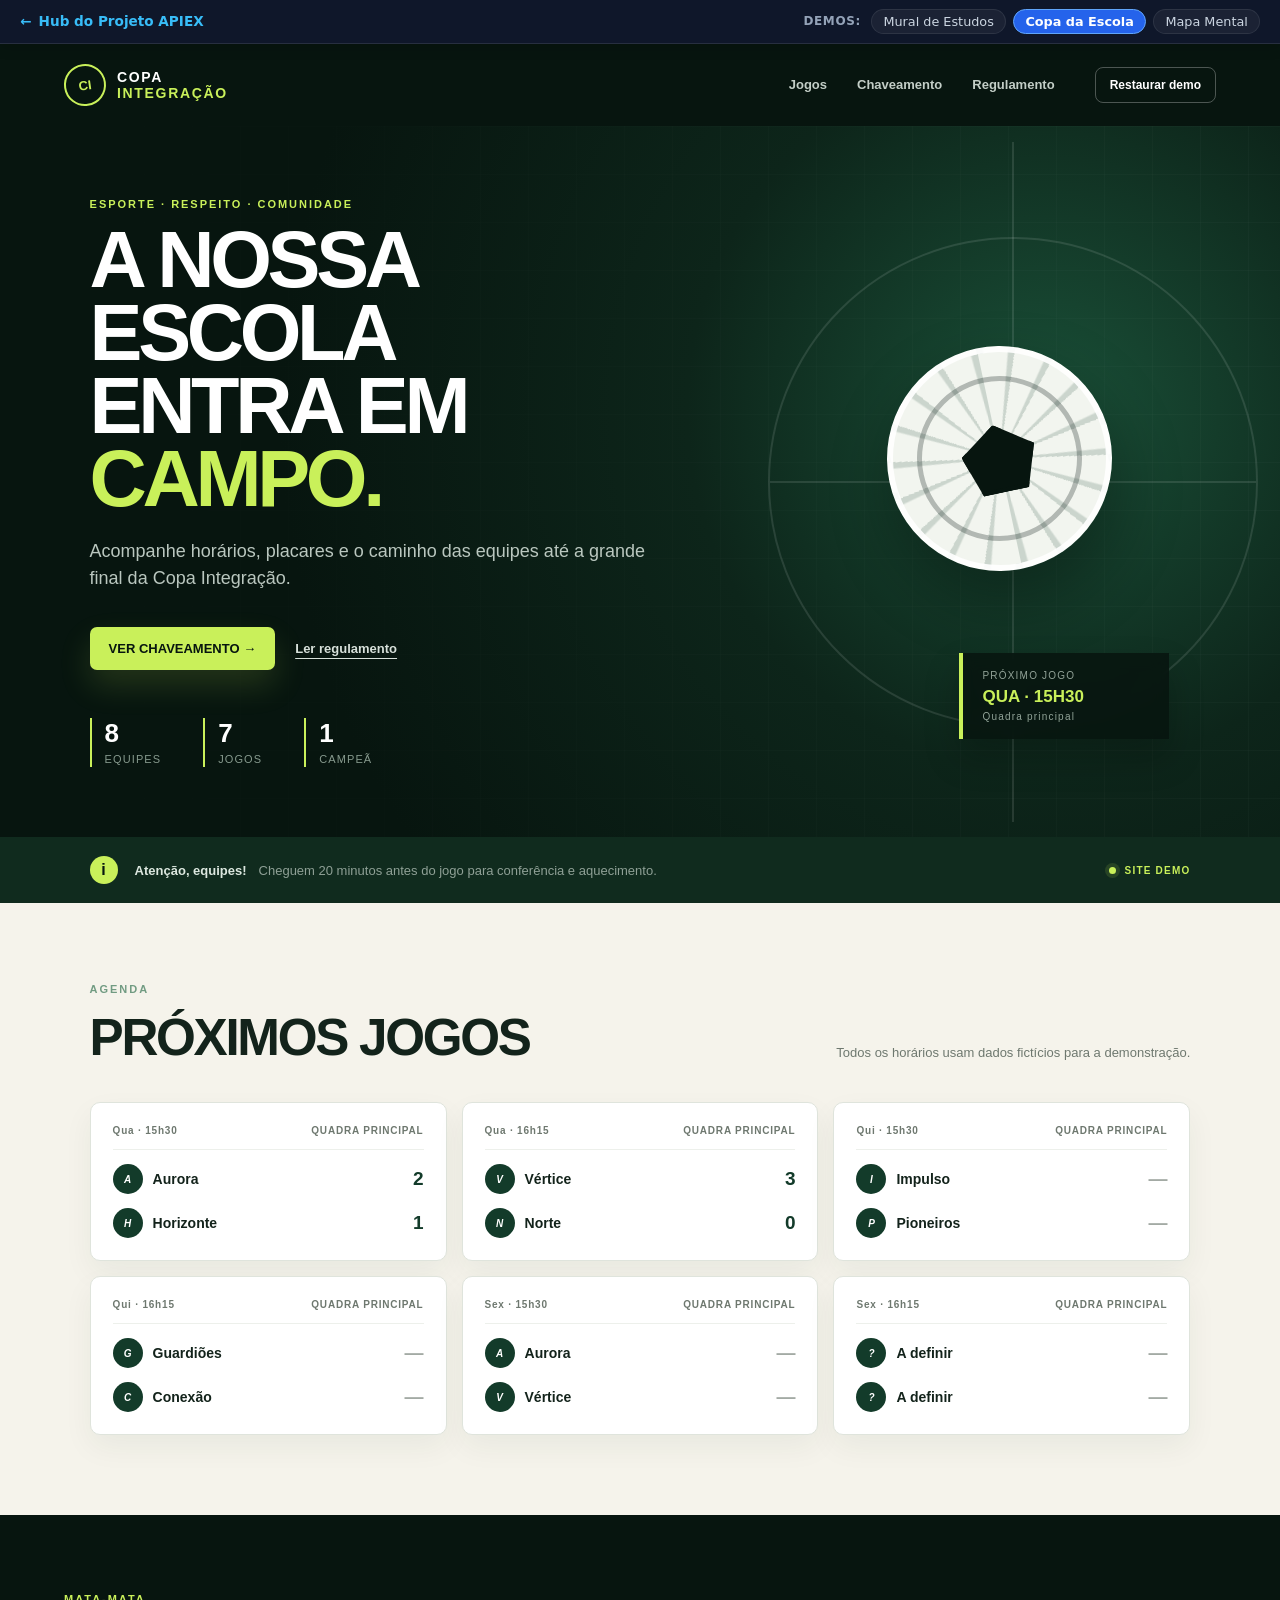
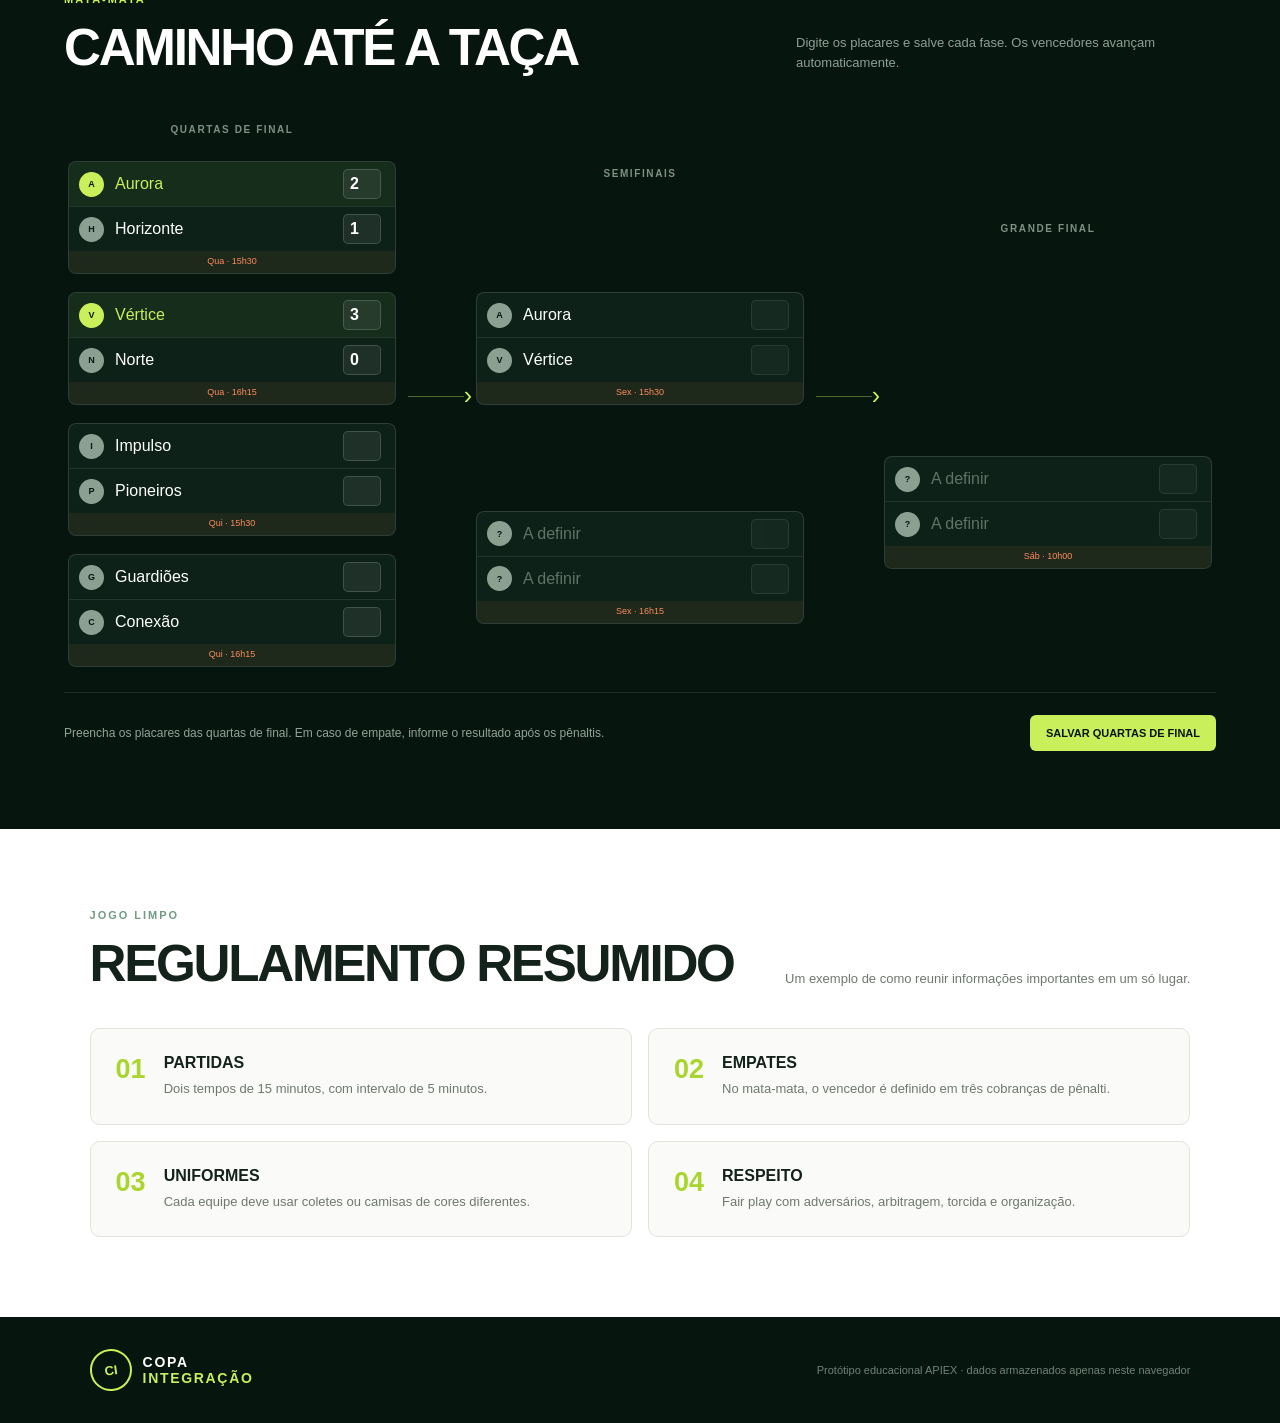
==== copa-escola/index.html @ aa7c6334 "feat: inicializar portal unificado de demonstracoes APIEX 2026 (Unama)" ====
<!doctype html>
<html lang="pt-BR">
<head>
  <meta charset="utf-8">
  <meta name="viewport" content="width=device-width, initial-scale=1">
  <meta name="theme-color" content="#07150f">
  <meta name="description" content="Site demonstrativo com informações e chaveamento de um campeonato escolar.">
  <link rel="icon" href="data:image/svg+xml,<svg xmlns=%22http://www.w3.org/2000/svg%22 viewBox=%220 0 100 100%22><circle cx=%2250%22 cy=%2250%22 r=%2248%22 fill=%22%2307150f%22/><text x=%2250%22 y=%2261%22 text-anchor=%22middle%22 font-size=%2235%22 fill=%22%23c9f05a%22>CI</text></svg>">
  <title>Copa Integração · Campeonato escolar</title>
  <link rel="stylesheet" href="styles.css">
  <link rel="stylesheet" href="../global-nav.css">
</head>
<body>
  <header class="apiex-topbar" aria-label="Navegação do Projeto APIEX">
    <div class="apiex-topbar-inner">
      <a href="../" class="apiex-back-link">
        <span aria-hidden="true">←</span> Hub do Projeto APIEX
      </a>
      <div class="apiex-demos-nav">
        <span class="apiex-label">Demos:</span>
        <a href="../mural-estudos/" class="apiex-nav-link">Mural de Estudos</a>
        <a href="../copa-escola/" class="apiex-nav-link active">Copa da Escola</a>
        <a href="../mapa-mental/" class="apiex-nav-link">Mapa Mental</a>
      </div>
    </div>
  </header>
  <a class="skip-link" href="#conteudo">Pular para o conteúdo</a>

  <header class="site-header">
    <a class="logo" href="#inicio" aria-label="Copa Integração — início">
      <span class="logo-mark" aria-hidden="true">CI</span>
      <span>COPA <b>INTEGRAÇÃO</b></span>
    </a>
    <nav aria-label="Navegação principal">
      <a href="#jogos">Jogos</a>
      <a href="#chaveamento">Chaveamento</a>
      <a href="#regulamento">Regulamento</a>
    </nav>
    <button class="outline-button" id="reset-championship" type="button">Restaurar demo</button>
  </header>

  <main id="conteudo">
    <section class="hero" id="inicio">
      <div class="hero-copy">
        <p class="eyebrow">ESPORTE · RESPEITO · COMUNIDADE</p>
        <h1>A nossa escola<br>entra em <span>campo.</span></h1>
        <p class="hero-description">Acompanhe horários, placares e o caminho das equipes até a grande final da Copa Integração.</p>
        <div class="hero-actions">
          <a class="primary-button" href="#chaveamento">Ver chaveamento <span aria-hidden="true">→</span></a>
          <a class="link-button" href="#regulamento">Ler regulamento</a>
        </div>
        <div class="hero-stats" aria-label="Resumo do campeonato">
          <div><strong>8</strong><span>equipes</span></div>
          <div><strong>7</strong><span>jogos</span></div>
          <div><strong>1</strong><span>campeã</span></div>
        </div>
      </div>

      <div class="hero-art" aria-label="Ilustração abstrata de uma bola no campo">
        <div class="field-lines"></div>
        <div class="ball"><span>◆</span></div>
        <div class="score-chip"><small>PRÓXIMO JOGO</small><b>QUA · 15H30</b><span>Quadra principal</span></div>
      </div>
    </section>

    <section class="announcement" aria-label="Aviso importante">
      <span class="announcement-icon" aria-hidden="true">i</span>
      <div><b>Atenção, equipes!</b><span>Cheguem 20 minutos antes do jogo para conferência e aquecimento.</span></div>
      <span class="live-label"><i></i> SITE DEMO</span>
    </section>

    <section class="section games-section" id="jogos">
      <div class="section-title">
        <div><p class="eyebrow">AGENDA</p><h2>Próximos jogos</h2></div>
        <p>Todos os horários usam dados fictícios para a demonstração.</p>
      </div>
      <div class="schedule-grid" id="schedule-grid"></div>
    </section>

    <section class="bracket-section" id="chaveamento">
      <div class="section-title light-title">
        <div><p class="eyebrow">MATA-MATA</p><h2>Caminho até a taça</h2></div>
        <p>Digite os placares e salve cada fase. Os vencedores avançam automaticamente.</p>
      </div>

      <div class="bracket-scroll">
        <div class="bracket" id="bracket" aria-live="polite"></div>
      </div>

      <div class="bracket-footer">
        <p id="bracket-status">Preencha os placares das quartas de final.</p>
        <button class="save-button" id="save-current-stage" type="button">Salvar quartas de final</button>
      </div>
      <div class="champion-banner hidden" id="champion-banner">
        <span aria-hidden="true">★</span>
        <div><small>CAMPEÃ DA COPA INTEGRAÇÃO</small><strong id="champion-name">A definir</strong></div>
        <span aria-hidden="true">★</span>
      </div>
    </section>

    <section class="section rules-section" id="regulamento">
      <div class="section-title">
        <div><p class="eyebrow">JOGO LIMPO</p><h2>Regulamento resumido</h2></div>
        <p>Um exemplo de como reunir informações importantes em um só lugar.</p>
      </div>
      <div class="rules-grid">
        <article><span>01</span><div><h3>Partidas</h3><p>Dois tempos de 15 minutos, com intervalo de 5 minutos.</p></div></article>
        <article><span>02</span><div><h3>Empates</h3><p>No mata-mata, o vencedor é definido em três cobranças de pênalti.</p></div></article>
        <article><span>03</span><div><h3>Uniformes</h3><p>Cada equipe deve usar coletes ou camisas de cores diferentes.</p></div></article>
        <article><span>04</span><div><h3>Respeito</h3><p>Fair play com adversários, arbitragem, torcida e organização.</p></div></article>
      </div>
    </section>
  </main>

  <footer>
    <div class="logo"><span class="logo-mark">CI</span><span>COPA <b>INTEGRAÇÃO</b></span></div>
    <p>Protótipo educacional APIEX · dados armazenados apenas neste navegador</p>
  </footer>

  <div class="toast" id="toast" role="status" aria-live="polite"></div>
  <script src="app.js"></script>
</body>
</html>
---- copa-escola/styles.css ----
:root {
  --night: #07150f;
  --night-2: #0d2118;
  --forest: #133b2a;
  --lime: #c9f05a;
  --lime-dark: #a9d52e;
  --cream: #f5f3eb;
  --white: #fff;
  --ink: #13231b;
  --muted: #6e786f;
  --line: #dfe4dc;
  --orange: #ff8b5c;
}

* { box-sizing: border-box; }
html { scroll-behavior: smooth; }
body { margin: 0; color: var(--ink); background: var(--cream); font-family: Inter, Aptos, "Segoe UI", sans-serif; }
button, input { font: inherit; }
button { cursor: pointer; }
a:focus-visible, button:focus-visible, input:focus-visible { outline: 3px solid rgba(201,240,90,.65); outline-offset: 3px; }
.hidden { display: none !important; }
.skip-link { position: fixed; top: -70px; left: 12px; z-index: 1000; padding: 12px 16px; border-radius: 8px; color: var(--night); background: #fff; }
.skip-link:focus { top: 12px; }

.site-header { position: relative; z-index: 10; display: flex; height: 82px; align-items: center; gap: 40px; padding: 0 clamp(20px, 5vw, 76px); color: #fff; background: var(--night); }
.logo { display: flex; align-items: center; gap: 11px; color: inherit; text-decoration: none; font-size: 14px; font-weight: 800; letter-spacing: .12em; }
.logo b { display: block; color: var(--lime); }
.logo-mark { display: grid; width: 42px; height: 42px; place-items: center; border: 2px solid var(--lime); border-radius: 50%; color: var(--lime); font-size: 13px; font-weight: 900; letter-spacing: 0; transform: rotate(-8deg); }
nav { display: flex; gap: 30px; margin-left: auto; }
nav a { color: #c3cec7; text-decoration: none; font-size: 13px; font-weight: 700; }
nav a:hover { color: var(--lime); }
.outline-button { padding: 10px 14px; border: 1px solid rgba(255,255,255,.28); border-radius: 8px; color: #fff; background: transparent; font-size: 12px; font-weight: 750; }
.outline-button:hover { border-color: var(--lime); color: var(--lime); }

.hero { position: relative; min-height: 590px; display: grid; grid-template-columns: 1.05fr .95fr; overflow: hidden; padding: 72px clamp(25px, 7vw, 110px) 70px; color: #fff; background: radial-gradient(circle at 82% 40%, #1a5038 0, #0d251a 32%, var(--night) 68%); }
.hero::before { content: ""; position: absolute; inset: 0; opacity: .13; background-image: linear-gradient(rgba(255,255,255,.18) 1px, transparent 1px), linear-gradient(90deg, rgba(255,255,255,.18) 1px, transparent 1px); background-size: 48px 48px; mask-image: linear-gradient(to right, transparent, black); }
.hero-copy { position: relative; z-index: 2; max-width: 650px; }
.eyebrow { margin: 0 0 13px; color: #719b82; font-size: 11px; font-weight: 900; letter-spacing: .18em; }
.hero .eyebrow, .bracket-section .eyebrow { color: var(--lime); }
h1, h2, h3, p { margin-top: 0; }
h1 { margin-bottom: 23px; font-size: clamp(54px, 6.2vw, 88px); line-height: .92; letter-spacing: -.055em; text-transform: uppercase; }
h1 span { color: var(--lime); }
.hero-description { max-width: 575px; color: #bac7bf; font-size: 18px; line-height: 1.55; }
.hero-actions { display: flex; align-items: center; gap: 20px; margin-top: 34px; }
.primary-button { padding: 14px 19px; border-radius: 7px; color: var(--night); background: var(--lime); text-decoration: none; font-size: 13px; font-weight: 900; text-transform: uppercase; box-shadow: 0 15px 32px rgba(201,240,90,.15); }
.primary-button:hover { background: #ddff78; transform: translateY(-2px); }
.link-button { color: #d7e0da; text-underline-offset: 5px; font-size: 13px; font-weight: 750; }
.hero-stats { display: flex; gap: 42px; margin-top: 48px; }
.hero-stats div { padding-left: 13px; border-left: 2px solid var(--lime); }
.hero-stats strong { display: block; font-size: 26px; }
.hero-stats span { color: #879a8e; font-size: 11px; text-transform: uppercase; letter-spacing: .1em; }

.hero-art { position: relative; z-index: 2; min-height: 420px; }
.field-lines { position: absolute; top: 7%; right: -13%; width: 490px; height: 490px; border: 2px solid rgba(255,255,255,.11); border-radius: 50%; }
.field-lines::before, .field-lines::after { content: ""; position: absolute; top: 50%; height: 2px; background: rgba(255,255,255,.11); transform: translateY(-50%); }
.field-lines::before { right: 0; left: 0; }
.field-lines::after { left: 50%; width: 680px; transform: translate(-50%, -50%) rotate(90deg); }
.ball { position: absolute; top: 26%; right: 15%; display: grid; width: 225px; height: 225px; place-items: center; border: 6px solid rgba(255,255,255,.9); border-radius: 50%; color: var(--night); background: repeating-conic-gradient(from 20deg, #f2f5ef 0 16deg, #cbd5cd 17deg 20deg); box-shadow: 0 30px 65px rgba(0,0,0,.33); transform: rotate(-12deg); }
.ball::before, .ball::after { content: ""; position: absolute; border: 5px solid var(--night); }
.ball::before { width: 64px; height: 58px; background: var(--night); clip-path: polygon(50% 0, 100% 38%, 81% 100%, 19% 100%, 0 38%); }
.ball::after { width: 155px; height: 155px; border-radius: 50%; opacity: .27; }
.ball span { opacity: 0; }
.score-chip { position: absolute; right: 4%; bottom: 5%; width: 210px; padding: 17px 19px; border-left: 4px solid var(--lime); background: rgba(7,21,15,.88); box-shadow: 0 18px 35px rgba(0,0,0,.23); backdrop-filter: blur(8px); }
.score-chip small, .score-chip span { display: block; color: #92a398; font-size: 10px; letter-spacing: .12em; }
.score-chip b { display: block; margin: 6px 0 4px; color: var(--lime); font-size: 17px; }

.announcement { display: grid; grid-template-columns: auto 1fr auto; align-items: center; gap: 17px; padding: 19px clamp(25px, 7vw, 110px); color: #dce7df; background: #102b1e; }
.announcement-icon { display: grid; width: 28px; height: 28px; place-items: center; border-radius: 50%; color: var(--night); background: var(--lime); font-weight: 900; }
.announcement div { display: flex; gap: 12px; font-size: 13px; }
.announcement div span { color: #8fa096; }
.live-label { color: var(--lime); font-size: 10px; font-weight: 850; letter-spacing: .12em; }
.live-label i { display: inline-block; width: 7px; height: 7px; margin-right: 5px; border-radius: 50%; background: var(--lime); box-shadow: 0 0 0 4px rgba(201,240,90,.12); }

.section { padding: 80px clamp(25px, 7vw, 110px); }
.section-title { display: flex; align-items: flex-end; justify-content: space-between; gap: 35px; margin-bottom: 35px; }
.section-title h2 { margin: 0; font-size: clamp(35px, 4vw, 52px); letter-spacing: -.045em; text-transform: uppercase; }
.section-title > p { max-width: 420px; margin-bottom: 5px; color: var(--muted); font-size: 13px; line-height: 1.5; }
.schedule-grid { display: grid; grid-template-columns: repeat(3, minmax(0, 1fr)); gap: 15px; }
.game-card { padding: 22px; border: 1px solid var(--line); border-radius: 10px; background: #fff; box-shadow: 0 12px 30px rgba(21,49,34,.055); }
.game-date { display: flex; justify-content: space-between; padding-bottom: 13px; border-bottom: 1px solid #edf0eb; color: var(--muted); font-size: 10px; font-weight: 850; letter-spacing: .08em; }
.game-team { display: flex; align-items: center; justify-content: space-between; gap: 12px; margin-top: 14px; font-size: 14px; font-weight: 800; }
.team-badge { display: grid; width: 30px; height: 30px; place-items: center; border-radius: 50%; color: #fff; background: var(--forest); font-size: 10px; }
.game-team-name { display: flex; align-items: center; gap: 10px; }
.game-score { color: var(--forest); font-size: 19px; }
.game-score.pending { color: #a3aaa4; }

.bracket-section { padding: 78px clamp(25px, 5vw, 75px); color: #fff; background: var(--night); scroll-margin-top: 0; }
.light-title > p { color: #8fa096; }
.bracket-scroll { overflow-x: auto; padding: 12px 4px 25px; }
.bracket { min-width: 980px; display: grid; grid-template-columns: 1fr 80px 1fr 80px 1fr; align-items: stretch; }
.stage { display: flex; flex-direction: column; justify-content: space-around; gap: 18px; }
.stage-title { margin-bottom: 8px; color: #7d9184; font-size: 10px; font-weight: 900; letter-spacing: .16em; text-transform: uppercase; text-align: center; }
.match { overflow: hidden; border: 1px solid rgba(255,255,255,.13); border-radius: 8px; background: var(--night-2); }
.match-row { display: grid; grid-template-columns: 28px minmax(0, 1fr) 42px; align-items: center; gap: 8px; min-height: 44px; padding: 7px 10px; }
.match-row + .match-row { border-top: 1px solid rgba(255,255,255,.09); }
.match-row.winner { color: var(--lime); background: rgba(201,240,90,.055); }
.match-row.placeholder { color: #617367; }
.mini-badge { display: grid; width: 25px; height: 25px; place-items: center; border-radius: 50%; color: var(--night); background: #8ca092; font-size: 9px; font-weight: 900; }
.winner .mini-badge { background: var(--lime); }
.match input { width: 38px; height: 30px; border: 1px solid rgba(255,255,255,.16); border-radius: 5px; color: #fff; background: rgba(255,255,255,.07); text-align: center; font-weight: 850; }
.match input:disabled { color: #738077; opacity: .55; cursor: not-allowed; }
.match-message { min-height: 22px; padding: 5px 10px; color: var(--orange); background: rgba(255,139,92,.07); font-size: 9px; text-align: center; }
.stage-connector { position: relative; }
.stage-connector::before { content: ""; position: absolute; top: 50%; right: 12px; left: 12px; height: 1px; background: rgba(201,240,90,.38); }
.stage-connector::after { content: "›"; position: absolute; top: 50%; right: 4px; color: var(--lime); font-size: 25px; transform: translateY(-53%); }
.bracket-footer { display: flex; align-items: center; justify-content: space-between; gap: 20px; padding-top: 22px; border-top: 1px solid rgba(255,255,255,.1); }
.bracket-footer p { margin: 0; color: #92a398; font-size: 12px; }
.save-button { padding: 12px 16px; border: 0; border-radius: 6px; color: var(--night); background: var(--lime); font-size: 11px; font-weight: 900; text-transform: uppercase; }
.save-button:disabled { color: #778079; background: #2a3a31; cursor: not-allowed; }
.champion-banner { display: flex; align-items: center; justify-content: center; gap: 25px; margin-top: 32px; padding: 24px; border: 1px solid rgba(201,240,90,.35); background: linear-gradient(90deg, transparent, rgba(201,240,90,.1), transparent); color: var(--lime); text-align: center; }
.champion-banner small, .champion-banner strong { display: block; }
.champion-banner small { font-size: 9px; letter-spacing: .18em; }
.champion-banner strong { margin-top: 5px; font-size: 25px; text-transform: uppercase; }

.rules-section { background: #fff; }
.rules-grid { display: grid; grid-template-columns: repeat(2, 1fr); gap: 16px; }
.rules-grid article { display: flex; gap: 18px; padding: 25px; border: 1px solid var(--line); border-radius: 10px; background: #fafbf8; }
.rules-grid article > span { color: var(--lime-dark); font-size: 27px; font-weight: 900; }
.rules-grid h3 { margin-bottom: 7px; font-size: 16px; text-transform: uppercase; }
.rules-grid p { margin-bottom: 0; color: var(--muted); font-size: 13px; line-height: 1.5; }

footer { display: flex; align-items: center; justify-content: space-between; gap: 25px; padding: 32px clamp(25px, 7vw, 110px); color: #fff; background: var(--night); }
footer p { margin: 0; color: #718278; font-size: 11px; }
.toast { position: fixed; right: 22px; bottom: 22px; z-index: 300; padding: 13px 17px; border-radius: 7px; color: var(--night); background: var(--lime); box-shadow: 0 15px 40px rgba(0,0,0,.25); font-size: 13px; font-weight: 800; opacity: 0; transform: translateY(12px); pointer-events: none; transition: .25s ease; }
.toast.show { opacity: 1; transform: translateY(0); }

@media (max-width: 900px) {
  nav { display: none; }
  .outline-button { margin-left: auto; }
  .hero { grid-template-columns: 1fr; min-height: auto; padding-bottom: 60px; }
  .hero-art { position: absolute; inset: 0; opacity: .34; pointer-events: none; }
  .hero-copy { max-width: 700px; }
  .schedule-grid { grid-template-columns: 1fr 1fr; }
}

@media (max-width: 650px) {
  .site-header { height: 72px; padding: 0 16px; }
  .logo { font-size: 11px; }
  .logo-mark { width: 36px; height: 36px; }
  .outline-button { padding: 8px; font-size: 10px; }
  .hero { padding: 56px 20px; }
  h1 { font-size: 50px; }
  .hero-description { font-size: 15px; }
  .hero-stats { gap: 22px; }
  .announcement { grid-template-columns: auto 1fr; padding: 16px 20px; }
  .announcement div { display: block; }
  .announcement div span { display: block; margin-top: 4px; }
  .live-label { display: none; }
  .section { padding: 58px 20px; }
  .section-title { align-items: flex-start; flex-direction: column; gap: 10px; }
  .schedule-grid { grid-template-columns: 1fr; }
  .bracket-section { padding: 58px 20px; }
  .bracket-footer { align-items: stretch; flex-direction: column; }
  .save-button { width: 100%; }
  .rules-grid { grid-template-columns: 1fr; }
  footer { align-items: flex-start; flex-direction: column; padding: 30px 20px; }
}
---- global-nav.css ----
/* Global Navigation Bar for APIEX Demos Hub */
.apiex-topbar {
  background: #0f172a;
  color: #e2e8f0;
  border-bottom: 1px solid rgba(255, 255, 255, 0.1);
  font-family: system-ui, -apple-system, BlinkMacSystemFont, 'Segoe UI', Roboto, sans-serif;
  font-size: 0.875rem;
  position: sticky;
  top: 0;
  z-index: 9999;
  width: 100%;
  box-shadow: 0 4px 12px rgba(0, 0, 0, 0.15);
}

.apiex-topbar-inner {
  max-width: 1320px;
  margin: 0 auto;
  padding: 0.55rem 1.25rem;
  display: flex;
  align-items: center;
  justify-content: space-between;
  gap: 1rem;
  flex-wrap: wrap;
}

.apiex-back-link {
  display: inline-flex;
  align-items: center;
  gap: 0.45rem;
  color: #38bdf8;
  text-decoration: none;
  font-weight: 600;
  font-size: 0.85rem;
  transition: color 0.15s ease, transform 0.15s ease;
}

.apiex-back-link:hover {
  color: #7dd3fc;
  transform: translateX(-2px);
}

.apiex-demos-nav {
  display: inline-flex;
  align-items: center;
  gap: 0.45rem;
  flex-wrap: wrap;
}

.apiex-label {
  color: #94a3b8;
  font-size: 0.75rem;
  font-weight: 600;
  text-transform: uppercase;
  letter-spacing: 0.05em;
  margin-right: 0.2rem;
}

.apiex-nav-link {
  color: #cbd5e1;
  text-decoration: none;
  padding: 0.25rem 0.7rem;
  border-radius: 9999px;
  background: rgba(255, 255, 255, 0.05);
  border: 1px solid rgba(255, 255, 255, 0.08);
  font-size: 0.8rem;
  transition: all 0.15s ease;
}

.apiex-nav-link:hover {
  background: rgba(255, 255, 255, 0.14);
  color: #ffffff;
}

.apiex-nav-link.active {
  background: #2563eb;
  color: #ffffff;
  border-color: #60a5fa;
  font-weight: 600;
}

@media (max-width: 640px) {
  .apiex-topbar-inner {
    padding: 0.5rem 0.75rem;
  }
  .apiex-label {
    display: none;
  }
}
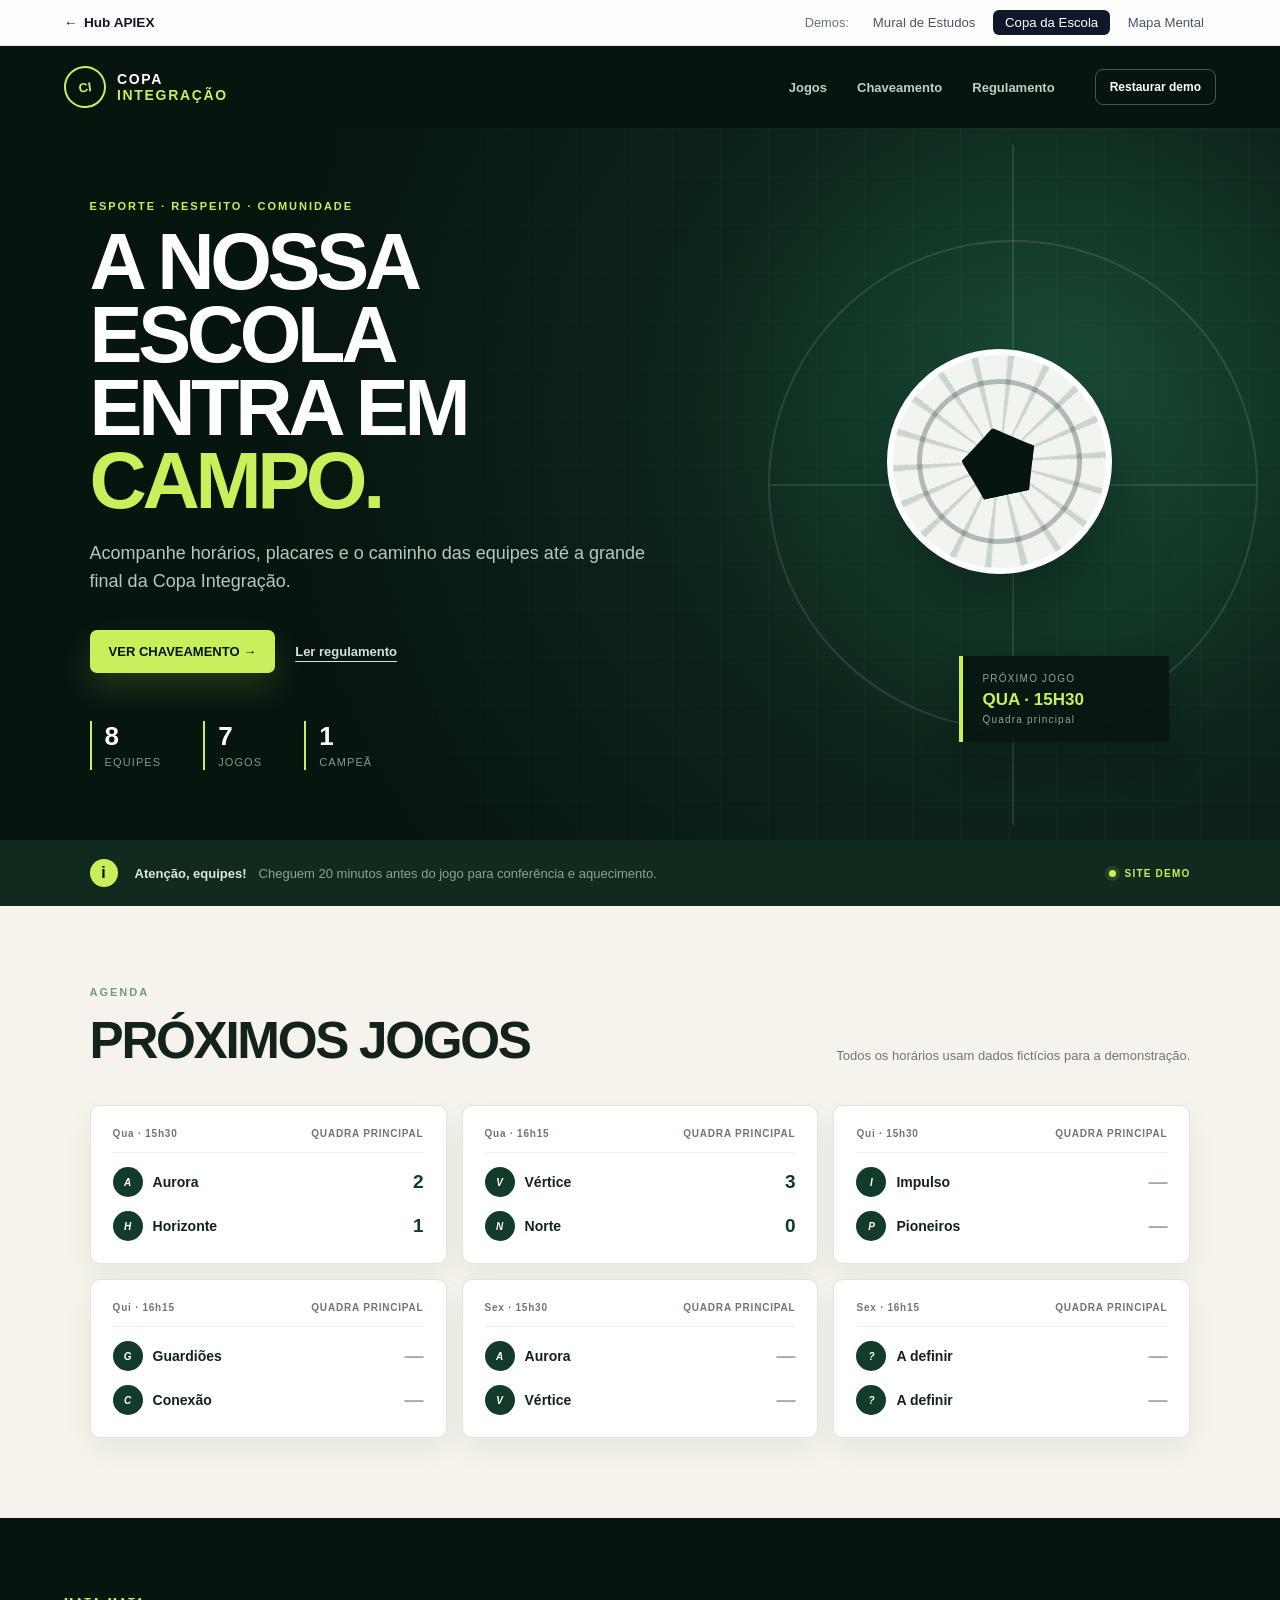
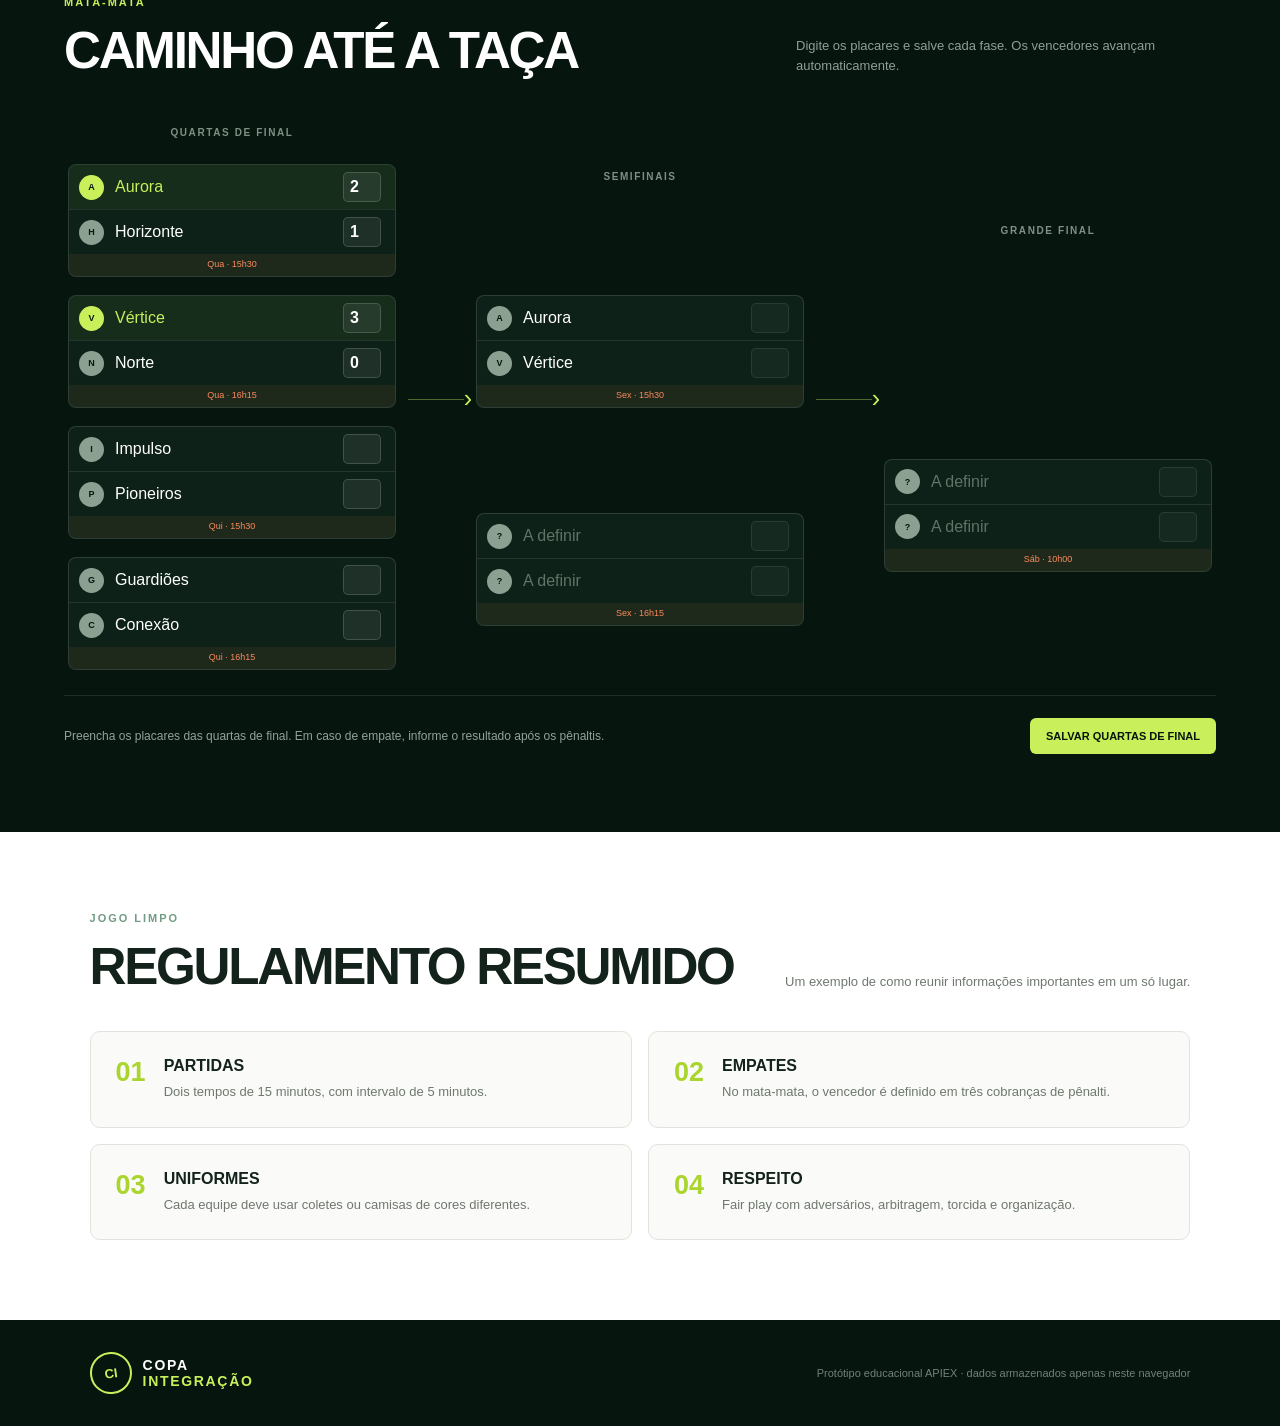
==== commit 13ff7b82: "style: redesign editorial clean removendo padroes genericos de IA" ====
--- a/copa-escola/index.html
+++ b/copa-escola/index.html
@@ -14,7 +14,7 @@
   <header class="apiex-topbar" aria-label="Navegação do Projeto APIEX">
     <div class="apiex-topbar-inner">
       <a href="../" class="apiex-back-link">
-        <span aria-hidden="true">←</span> Hub do Projeto APIEX
+        <span aria-hidden="true">←</span> Hub APIEX
       </a>
       <div class="apiex-demos-nav">
         <span class="apiex-label">Demos:</span>
--- a/global-nav.css
+++ b/global-nav.css
@@ -1,88 +1,90 @@
-/* Global Navigation Bar for APIEX Demos Hub */
+/* Barra de navegação global unificada - Design Clean e Minimalista */
 .apiex-topbar {
-  background: #0f172a;
-  color: #e2e8f0;
-  border-bottom: 1px solid rgba(255, 255, 255, 0.1);
-  font-family: system-ui, -apple-system, BlinkMacSystemFont, 'Segoe UI', Roboto, sans-serif;
+  background: rgba(255, 255, 255, 0.92);
+  backdrop-filter: blur(8px);
+  -webkit-backdrop-filter: blur(8px);
+  border-bottom: 1px solid #e2e8f0;
+  font-family: -apple-system, BlinkMacSystemFont, "Segoe UI", Roboto, "Helvetica Neue", Arial, sans-serif;
   font-size: 0.875rem;
   position: sticky;
   top: 0;
-  z-index: 9999;
+  z-index: 999;
   width: 100%;
-  box-shadow: 0 4px 12px rgba(0, 0, 0, 0.15);
 }
 
 .apiex-topbar-inner {
-  max-width: 1320px;
+  max-width: 1200px;
   margin: 0 auto;
-  padding: 0.55rem 1.25rem;
+  padding: 0.65rem 1.5rem;
   display: flex;
   align-items: center;
   justify-content: space-between;
   gap: 1rem;
-  flex-wrap: wrap;
 }
 
 .apiex-back-link {
   display: inline-flex;
   align-items: center;
-  gap: 0.45rem;
-  color: #38bdf8;
+  gap: 0.4rem;
+  color: #0f172a;
   text-decoration: none;
   font-weight: 600;
   font-size: 0.85rem;
-  transition: color 0.15s ease, transform 0.15s ease;
+  transition: color 0.15s ease;
 }
 
 .apiex-back-link:hover {
-  color: #7dd3fc;
-  transform: translateX(-2px);
+  color: #2563eb;
+}
+
+.apiex-back-link svg {
+  width: 16px;
+  height: 16px;
+  stroke-width: 2;
 }
 
 .apiex-demos-nav {
   display: inline-flex;
   align-items: center;
-  gap: 0.45rem;
-  flex-wrap: wrap;
+  gap: 0.35rem;
 }
 
 .apiex-label {
-  color: #94a3b8;
-  font-size: 0.75rem;
-  font-weight: 600;
-  text-transform: uppercase;
-  letter-spacing: 0.05em;
-  margin-right: 0.2rem;
+  color: #64748b;
+  font-size: 0.8rem;
+  margin-right: 0.4rem;
+  font-weight: 500;
 }
 
 .apiex-nav-link {
-  color: #cbd5e1;
+  color: #475569;
   text-decoration: none;
-  padding: 0.25rem 0.7rem;
-  border-radius: 9999px;
-  background: rgba(255, 255, 255, 0.05);
-  border: 1px solid rgba(255, 255, 255, 0.08);
-  font-size: 0.8rem;
+  padding: 0.3rem 0.75rem;
+  border-radius: 6px;
+  font-size: 0.825rem;
+  font-weight: 500;
   transition: all 0.15s ease;
 }
 
 .apiex-nav-link:hover {
-  background: rgba(255, 255, 255, 0.14);
-  color: #ffffff;
+  background: #f1f5f9;
+  color: #0f172a;
 }
 
 .apiex-nav-link.active {
-  background: #2563eb;
+  background: #0f172a;
   color: #ffffff;
-  border-color: #60a5fa;
-  font-weight: 600;
 }
 
 @media (max-width: 640px) {
   .apiex-topbar-inner {
-    padding: 0.5rem 0.75rem;
+    padding: 0.5rem 1rem;
   }
   .apiex-label {
     display: none;
   }
+  .apiex-nav-link {
+    padding: 0.25rem 0.5rem;
+    font-size: 0.775rem;
+  }
 }
